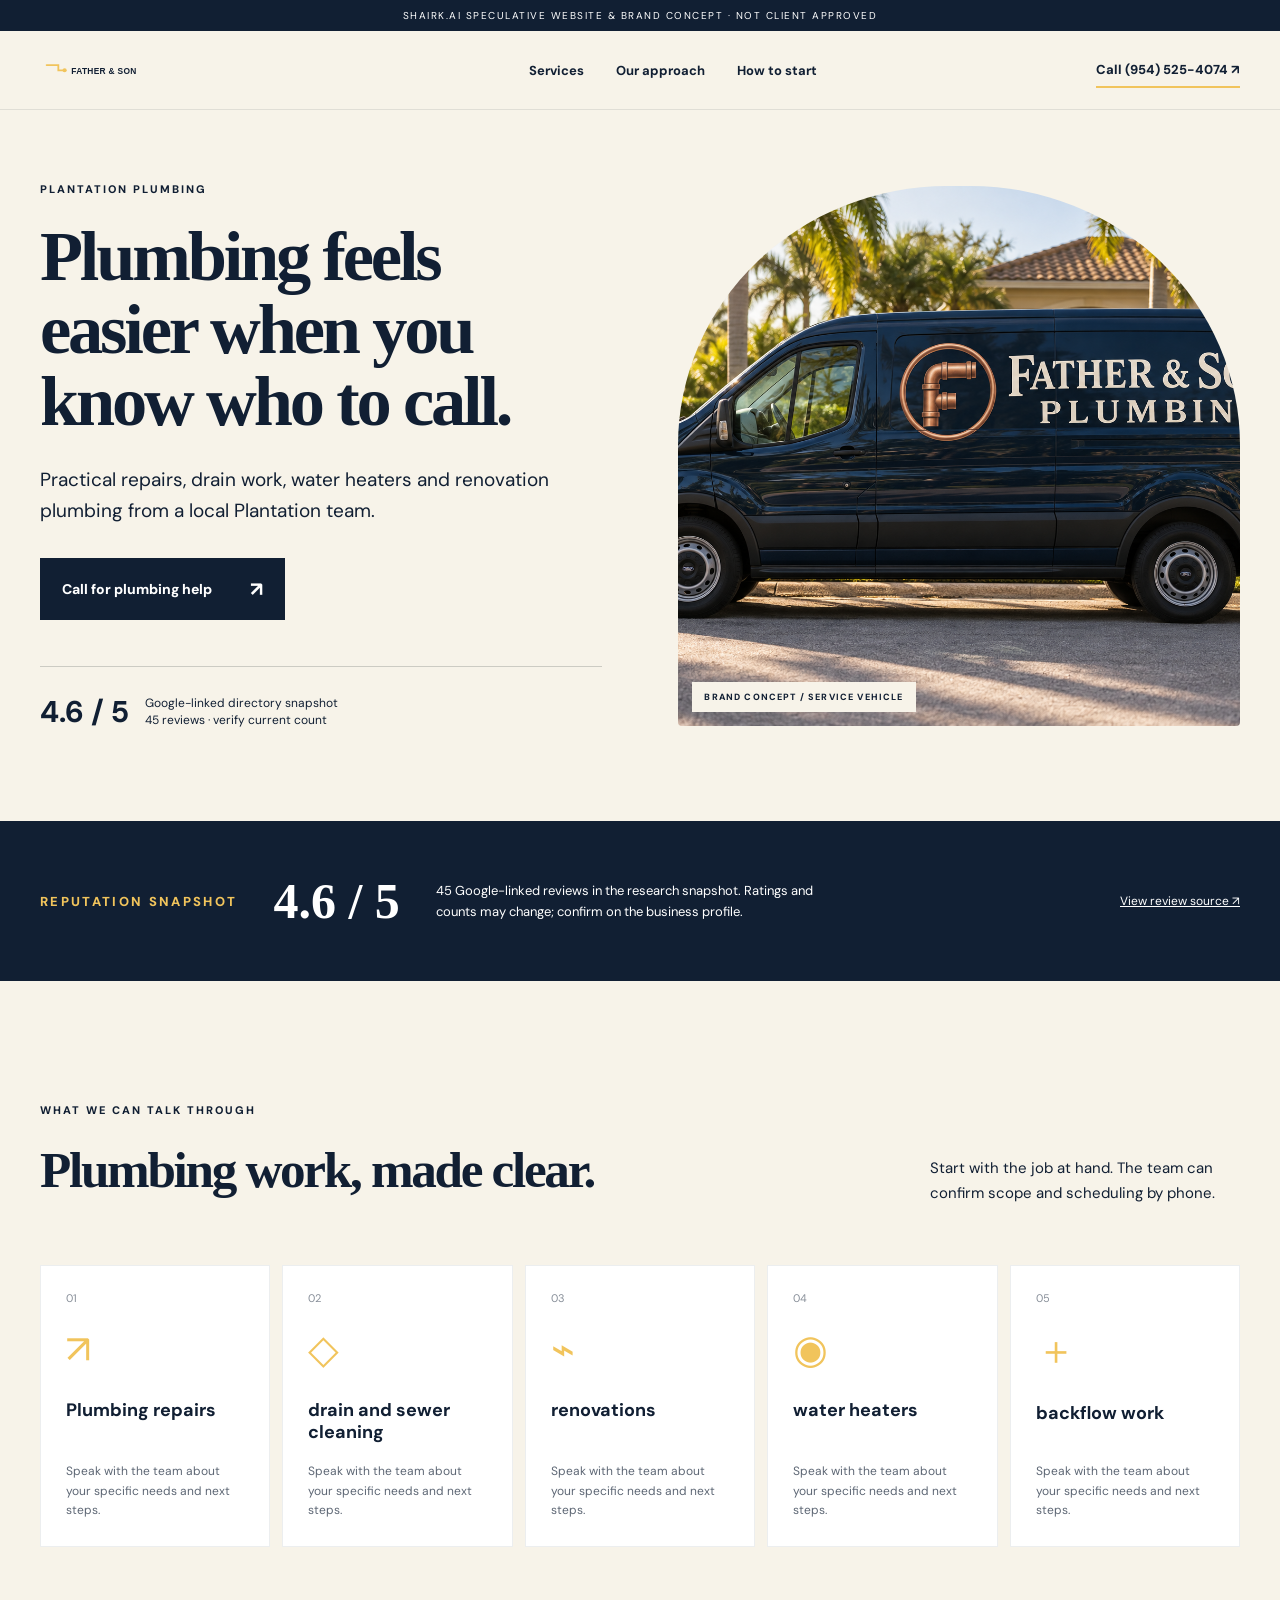
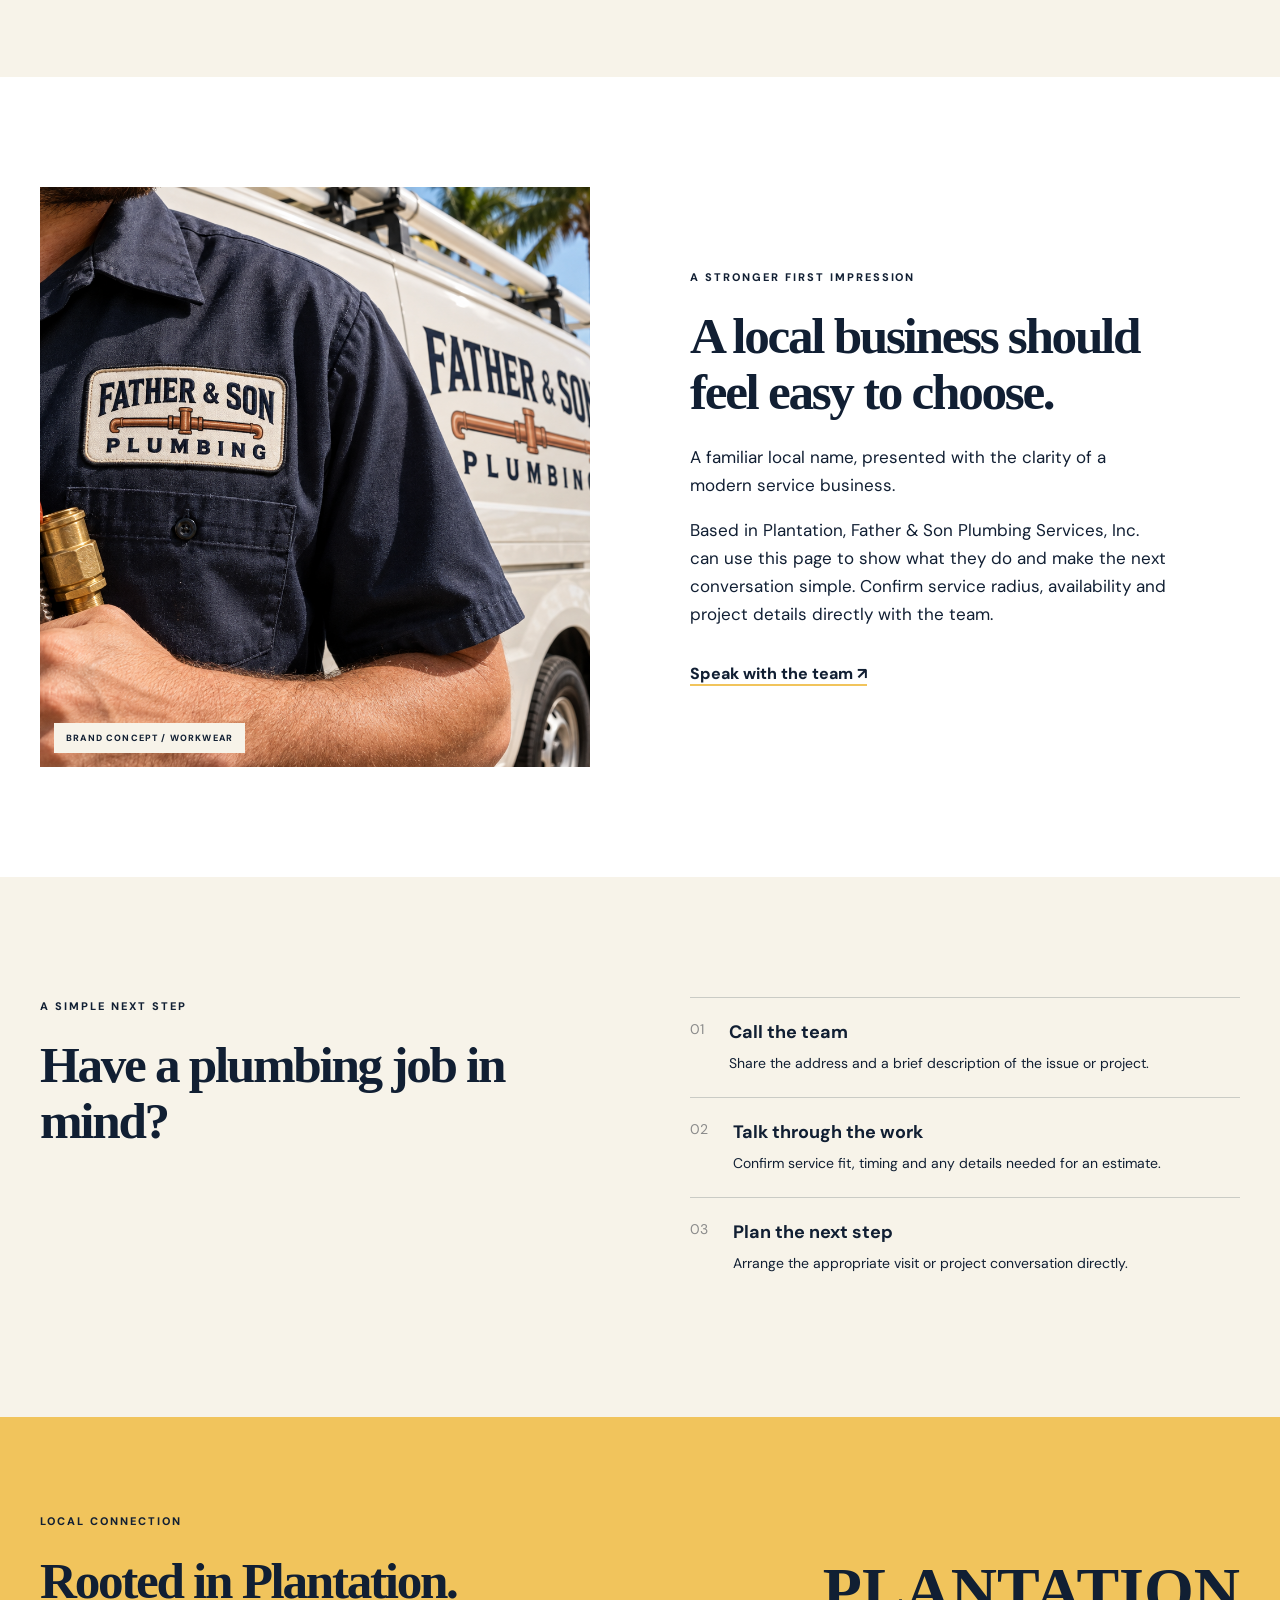
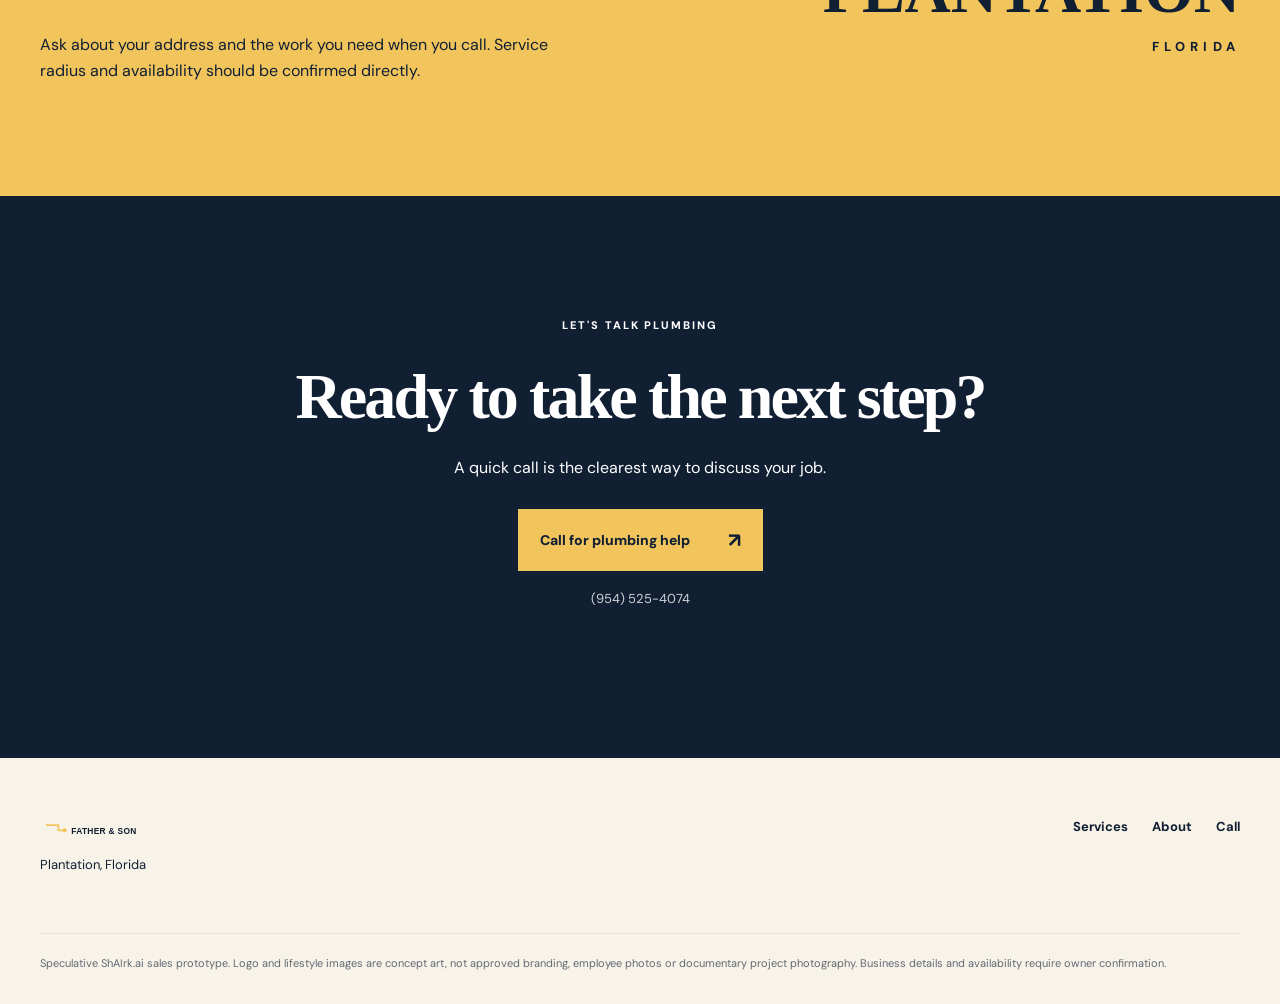
==== index.html @ c4702178 "Build speculative landing page prototype" ====
<!doctype html><html lang="en"><head><meta charset="utf-8"><meta name="viewport" content="width=device-width,initial-scale=1"><meta name="theme-color" content="#111f33"><meta name="description" content="Concept landing page for Father &amp; Son Plumbing Services, Inc.: explore plumbing services and call (954) 525-4074."><title>Father &amp; Son Plumbing Services, Inc. | Plumbing in Plantation</title><link rel="icon" href="assets/favicon.svg" type="image/svg+xml"><link rel="stylesheet" href="styles.css"></head>
    <body class="style-0"><div class="concept-ribbon">SHAIRK.AI SPECULATIVE WEBSITE & BRAND CONCEPT · NOT CLIENT APPROVED</div><header class="site-header"><div class="wrap nav"><a class="brand" href="#top" aria-label="Father &amp; Son Plumbing Services, Inc. home"><img src="assets/logo-concept-a.svg" alt="Father &amp; Son Plumbing Services, Inc. concept logo"></a><nav aria-label="Main navigation"><a href="#services">Services</a><a href="#about">Our approach</a><a href="#process">How to start</a></nav><a class="nav-call" href="tel:+19545254074">Call (954) 525-4074 ↗</a></div></header><main id="top"><section class="hero wrap"><div class="hero-copy"><p class="eyebrow">PLANTATION PLUMBING</p><h1>Plumbing feels easier when you know who to call.</h1><p class="lead">Practical repairs, drain work, water heaters and renovation plumbing from a local Plantation team.</p><a class="button" href="tel:+19545254074">Call for plumbing help <span>↗</span></a><div class="rating"><strong>4.6 / 5</strong><span>Google-linked directory snapshot<br>45 reviews · verify current count</span></div></div><div class="hero-media"><img src="assets/brand-vehicle.png" alt="Speculative branded service vehicle concept" loading="eager"><div class="caption">BRAND CONCEPT / SERVICE VEHICLE</div></div></section><section class="review-band" aria-label="Reputation snapshot"><div class="wrap review-inner"><p class="eyebrow">REPUTATION SNAPSHOT</p><strong>4.6 / 5</strong><p>45 Google-linked reviews in the research snapshot. Ratings and counts may change; confirm on the business profile.</p><a href="https://reviews.birdeye.com/father-son-plumbing-services-inc-166566317109214" target="_blank" rel="noopener noreferrer">View review source ↗</a></div></section><section class="services wrap" id="services"><div class="section-heading"><div><p class="eyebrow">WHAT WE CAN TALK THROUGH</p><h2>Plumbing work, made clear.</h2></div><p>Start with the job at hand. The team can confirm scope and scheduling by phone.</p></div><div class="service-grid"><article class="service-card"><span class="service-index">01</span><span class="service-symbol" aria-hidden="true">↗</span><h3>Plumbing repairs</h3><p>Speak with the team about your specific needs and next steps.</p></article><article class="service-card"><span class="service-index">02</span><span class="service-symbol" aria-hidden="true">◇</span><h3>drain and sewer cleaning</h3><p>Speak with the team about your specific needs and next steps.</p></article><article class="service-card"><span class="service-index">03</span><span class="service-symbol" aria-hidden="true">⌁</span><h3>renovations</h3><p>Speak with the team about your specific needs and next steps.</p></article><article class="service-card"><span class="service-index">04</span><span class="service-symbol" aria-hidden="true">◉</span><h3>water heaters</h3><p>Speak with the team about your specific needs and next steps.</p></article><article class="service-card"><span class="service-index">05</span><span class="service-symbol" aria-hidden="true">＋</span><h3>backflow work</h3><p>Speak with the team about your specific needs and next steps.</p></article></div></section>
    <section class="story" id="about"><div class="wrap story-grid"><div class="story-media"><img src="assets/brand-workwear.png" alt="Speculative branded workwear concept" loading="lazy"><span class="caption">BRAND CONCEPT / WORKWEAR</span></div><div class="story-copy"><p class="eyebrow">A STRONGER FIRST IMPRESSION</p><h2>A local business should feel easy to choose.</h2><p>A familiar local name, presented with the clarity of a modern service business.</p><p>Based in Plantation, Father &amp; Son Plumbing Services, Inc. can use this page to show what they do and make the next conversation simple. Confirm service radius, availability and project details directly with the team.</p><a class="text-link" href="tel:+19545254074">Speak with the team ↗</a></div></div></section>
    <section class="process wrap" id="process"><div><p class="eyebrow">A SIMPLE NEXT STEP</p><h2>Have a plumbing job in mind?</h2></div><ol><li><span>01</span><div><strong>Call the team</strong><p>Share the address and a brief description of the issue or project.</p></div></li><li><span>02</span><div><strong>Talk through the work</strong><p>Confirm service fit, timing and any details needed for an estimate.</p></div></li><li><span>03</span><div><strong>Plan the next step</strong><p>Arrange the appropriate visit or project conversation directly.</p></div></li></ol></section><section class="area" id="area"><div class="wrap area-inner"><div><p class="eyebrow">LOCAL CONNECTION</p><h2>Rooted in Plantation.</h2><p>Ask about your address and the work you need when you call. Service radius and availability should be confirmed directly.</p></div><div class="area-mark">PLANTATION<span>FLORIDA</span></div></div></section><section class="final-cta"><div class="wrap"><p class="eyebrow">LET'S TALK PLUMBING</p><h2>Ready to take the next step?</h2><p>A quick call is the clearest way to discuss your job.</p><a class="button" href="tel:+19545254074">Call for plumbing help <span>↗</span></a><p class="phone-print">(954) 525-4074</p></div></section></main><footer><div class="wrap footer-grid"><div><img src="assets/logo-concept-a.svg" alt="Father &amp; Son Plumbing Services, Inc. concept logo"><p>Plantation, Florida</p></div><div><a href="#services">Services</a><a href="#about">About</a><a href="tel:+19545254074">Call</a></div></div><p class="disclaimer wrap">Speculative ShAIrk.ai sales prototype. Logo and lifestyle images are concept art, not approved branding, employee photos or documentary project photography. Business details and availability require owner confirmation.</p></footer><a class="mobile-call" href="tel:+19545254074">Call for plumbing help ↗</a></body></html>
---- styles.css ----
@import url('https://fonts.googleapis.com/css2?family=DM+Sans:wght@400;500;600;700;800&family=Manrope:wght@400;500;600;700;800&display=swap');
    :root{--ink:#111f33;--accent:#f1c45c;--paper:#f7f3e9;--font-head:Georgia;--font-body:'DM Sans',Arial,sans-serif}*{box-sizing:border-box}html{scroll-behavior:smooth}body{margin:0;color:var(--ink);background:var(--paper);font-family:var(--font-body)}a{color:inherit;text-decoration:none}img{display:block;max-width:100%}.wrap{width:min(1200px,calc(100% - 48px));margin:auto}.concept-ribbon{background:var(--ink);color:white;text-align:center;font-size:10px;letter-spacing:.15em;padding:9px 15px}.site-header{background:var(--paper);border-bottom:1px solid rgba(20,40,50,.1);position:sticky;top:0;z-index:20;backdrop-filter:blur(16px)}.nav{display:flex;align-items:center;justify-content:space-between;gap:28px;min-height:78px}.brand img{width:210px;max-height:52px}nav{display:flex;gap:32px;font-size:13px;font-weight:700}nav a:hover,.text-link:hover{text-decoration:underline}.nav-call{font-size:13px;font-weight:800;border-bottom:2px solid var(--accent);padding:8px 0;white-space:nowrap}.eyebrow{font-size:11px;letter-spacing:.18em;font-weight:800;text-transform:uppercase;margin:0 0 22px}h1,h2,h3,p{margin-top:0}h1,h2{font-family:var(--font-head);letter-spacing:-.045em}h1{font-size:clamp(48px,5.5vw,86px);line-height:1.03;margin:0 0 26px}h2{font-size:clamp(38px,4vw,60px);line-height:1.08;margin:0 0 24px}h3{font-size:21px;line-height:1.25}p{line-height:1.65}.hero{display:grid;grid-template-columns:1fr 1fr;gap:clamp(40px,6vw,90px);align-items:center;min-height:690px;padding-top:70px;padding-bottom:90px}.hero-copy{max-width:600px}.hero-copy .lead{font-size:19px;max-width:540px;margin-bottom:32px}.button{display:inline-flex;align-items:center;justify-content:space-between;gap:38px;background:var(--ink);color:white;font-weight:800;font-size:14px;padding:18px 22px;min-width:245px;transition:transform .2s,background .2s}.button:hover{transform:translateY(-3px);background:#263e50}.button span{font-size:20px}.hero-media{position:relative;min-width:0}.hero-media img{width:100%;height:540px;object-fit:cover}.caption{position:absolute;bottom:14px;left:14px;background:var(--paper);padding:9px 12px;font-size:9px;letter-spacing:.13em;font-weight:800}.rating{display:flex;gap:16px;align-items:center;margin-top:46px;padding-top:25px;border-top:1px solid rgba(30,40,40,.2)}.rating strong{font-size:30px;white-space:nowrap}.rating span{font-size:12px;line-height:1.4}.hero-stamp{position:absolute;right:-20px;bottom:-20px;background:var(--accent);width:140px;height:140px;border-radius:50%;display:grid;place-content:center;text-align:center;font-size:15px;font-weight:800;transform:rotate(10deg)}.review-band{background:var(--ink);color:white}.review-inner{display:flex;align-items:center;gap:36px;min-height:160px}.review-inner .eyebrow{margin:0;min-width:160px;color:var(--accent)}.review-inner strong{font-size:50px;font-family:var(--font-head);white-space:nowrap}.review-inner p{font-size:13px;max-width:390px;margin:0}.review-inner a{font-size:12px;text-decoration:underline;margin-left:auto;white-space:nowrap}.services{padding-top:120px;padding-bottom:130px}.section-heading{display:flex;justify-content:space-between;align-items:end;gap:40px;margin-bottom:44px}.section-heading>p{max-width:310px;font-size:15px}.service-grid{display:grid;grid-template-columns:repeat(5,1fr);gap:12px}.service-card{background:white;min-height:265px;padding:25px;display:flex;flex-direction:column;border:1px solid rgba(20,40,50,.08)}.service-index{font-size:11px;opacity:.5}.service-symbol{font-size:40px;color:var(--accent);margin:18px 0 24px}.service-card h3{font-size:18px;flex:1}.service-card p{font-size:12px;margin:0;opacity:.68}.story{background:white;padding:110px 0}.story-grid{display:grid;grid-template-columns:1fr 1fr;align-items:center;gap:100px}.story-media{position:relative}.story-media img{width:100%;height:580px;object-fit:cover}.story-copy{max-width:480px}.story-copy p:not(.eyebrow){font-size:17px}.text-link{display:inline-block;border-bottom:2px solid var(--accent);font-weight:800;margin-top:18px}.process{display:grid;grid-template-columns:1fr 1fr;gap:100px;padding-top:120px;padding-bottom:120px}.process ol{padding:0;margin:0;list-style:none}.process li{display:flex;gap:25px;padding:22px 0;border-top:1px solid rgba(20,40,50,.2)}.process li span{color:#8b8b8b;font-size:14px}.process li strong{font-size:18px}.process li p{font-size:14px;margin:8px 0 0}.area{background:var(--accent);padding:95px 0}.area-inner{display:flex;justify-content:space-between;align-items:center;gap:50px}.area-inner>div:first-child{max-width:540px}.area-mark{font-family:var(--font-head);font-size:clamp(35px,5vw,78px);font-weight:bold;line-height:1;text-align:right}.area-mark span{display:block;font:800 13px var(--font-body);letter-spacing:.4em;margin-top:15px}.final-cta{background:var(--ink);color:white;text-align:center;padding:120px 0}.final-cta h2{font-size:clamp(45px,5vw,75px)}.final-cta p{margin-bottom:28px}.final-cta .button{background:var(--accent);color:var(--ink)}.phone-print{font-size:13px;margin-top:17px;opacity:.8}footer{background:var(--paper);padding:60px 0 32px}.footer-grid{display:flex;justify-content:space-between;align-items:start}.footer-grid img{width:210px}.footer-grid p{font-size:13px;margin:12px 0}.footer-grid>div:last-child{display:flex;gap:24px;font-size:13px;font-weight:700}.disclaimer{border-top:1px solid rgba(20,40,50,.12);padding-top:20px;margin-top:45px;font-size:11px;opacity:.65}.mobile-call{display:none}
    .style-0 .hero-media img,.style-5 .hero-media img{border-radius:48% 48% 4px 4px}.style-1{background:#eaf6f5}.style-1 .hero{grid-template-columns:1.08fr .92fr}.style-1 .hero-media img{border-radius:4px 120px 4px 4px}.style-2 .hero{grid-template-columns:1.15fr .85fr}.style-2 .hero-media img{height:600px;clip-path:polygon(0 0,100% 0,100% 90%,8% 100%)}.style-3 .hero{background:var(--ink);color:white;width:100%;padding-left:max(24px,calc((100vw - 1200px)/2));padding-right:max(24px,calc((100vw - 1200px)/2))}.style-3 .hero .button{background:var(--accent);color:var(--ink)}.style-3 .hero-media img{border:14px solid white;transform:rotate(2deg)}.style-4 .hero-media img{border-radius:220px 220px 0 0}.style-4 .hero{grid-template-columns:.9fr 1.1fr}.style-5 .hero{grid-template-columns:1.05fr .95fr}.style-5 .hero-media img{border-radius:50% 50% 0 0}.style-6 .hero-media img{border-radius:50% 50% 8px 8px}.style-6 .services{background:var(--ink);color:white;width:100%;padding-left:max(24px,calc((100vw - 1200px)/2));padding-right:max(24px,calc((100vw - 1200px)/2))}.style-6 .service-card{color:var(--ink)}.style-7 .hero{grid-template-columns:1fr 1.1fr}.style-7 .hero-media img{border-radius:14px;box-shadow:20px 20px 0 var(--accent)}.style-8 .hero{background:var(--accent);width:100%;padding-left:max(24px,calc((100vw - 1200px)/2));padding-right:max(24px,calc((100vw - 1200px)/2))}.style-8 .hero-media img{border-radius:50%}.style-9 .hero-media img{border-radius:180px 180px 18px 18px}.style-9 .hero{grid-template-columns:1fr .85fr}.alternate .story-grid{direction:rtl}.alternate .story-grid>*{direction:ltr}.process-alt{grid-template-columns:.8fr 1.2fr}.process-alt li{background:white;margin-bottom:8px;padding:24px;border:0}
    @media(max-width:950px){nav{display:none}.service-grid{grid-template-columns:repeat(3,1fr)}.story-grid{gap:50px}.review-inner{flex-wrap:wrap;padding:28px 0;gap:16px}.review-inner a{margin-left:0}}
    @media(max-width:700px){.wrap{width:min(100% - 32px,560px)}.concept-ribbon{font-size:8px}.nav{min-height:68px}.brand img{width:150px}.nav-call{display:none}.hero,.style-1 .hero,.style-2 .hero,.style-3 .hero,.style-4 .hero,.style-5 .hero,.style-7 .hero,.style-8 .hero,.style-9 .hero{display:flex;flex-direction:column;align-items:stretch;gap:34px;min-height:0;padding-top:45px;padding-bottom:55px}.hero .hero-media{order:2}.hero .hero-copy{order:1}.hero-media img,.style-2 .hero-media img{height:350px}h1{font-size:clamp(42px,11vw,66px)}h2{font-size:38px}.hero-copy .lead{font-size:16px}.rating{margin-top:30px}.review-inner{display:grid;grid-template-columns:1fr 1fr}.review-inner .eyebrow{grid-column:span 2}.review-inner strong{font-size:40px}.review-inner p{font-size:11px}.review-inner a{grid-column:span 2}.services{padding-top:75px;padding-bottom:80px}.section-heading{display:block}.service-grid{grid-template-columns:1fr 1fr}.service-card{min-height:220px;padding:18px}.service-card h3{font-size:16px}.service-card p{font-size:11px}.story{padding:75px 0}.story-grid,.process{display:flex;flex-direction:column;gap:35px}.story-media img{height:360px}.process{padding-top:80px;padding-bottom:80px}.process ol{width:100%}.area{padding:65px 0}.area-inner{display:block}.area-mark{text-align:left;margin-top:40px}.final-cta{padding:85px 0}.footer-grid{display:block}.footer-grid>div:last-child{margin-top:25px}.mobile-call{display:block;position:fixed;bottom:0;left:0;width:100%;padding:17px;text-align:center;background:var(--accent);color:var(--ink);font-size:14px;font-weight:800;z-index:30;box-shadow:0 -4px 24px #0002}footer{padding-bottom:100px}}
    @media(max-width:420px){.service-grid{grid-template-columns:1fr}.service-card{min-height:170px}.hero-media img{height:290px}.hero-stamp{width:100px;height:100px;font-size:11px;right:0}}
    @media(prefers-reduced-motion:reduce){html{scroll-behavior:auto}.button{transition:none}}
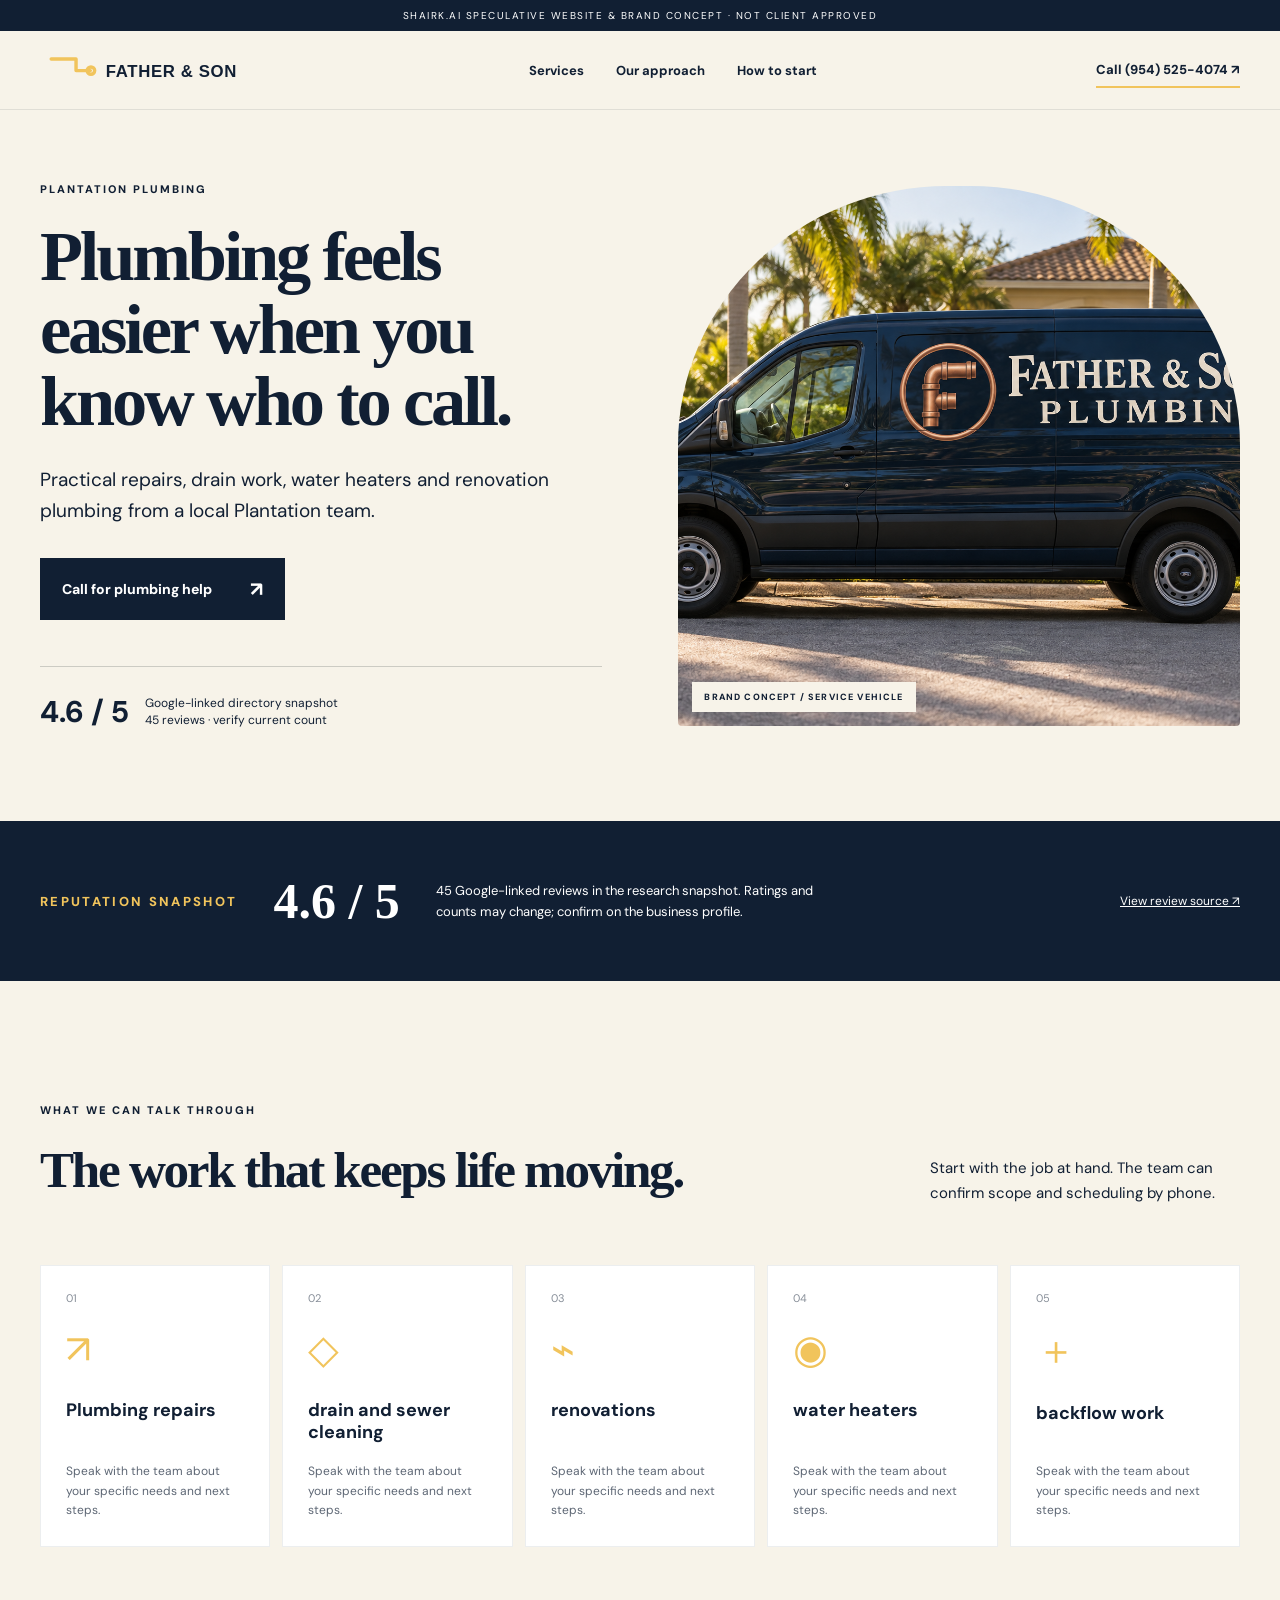
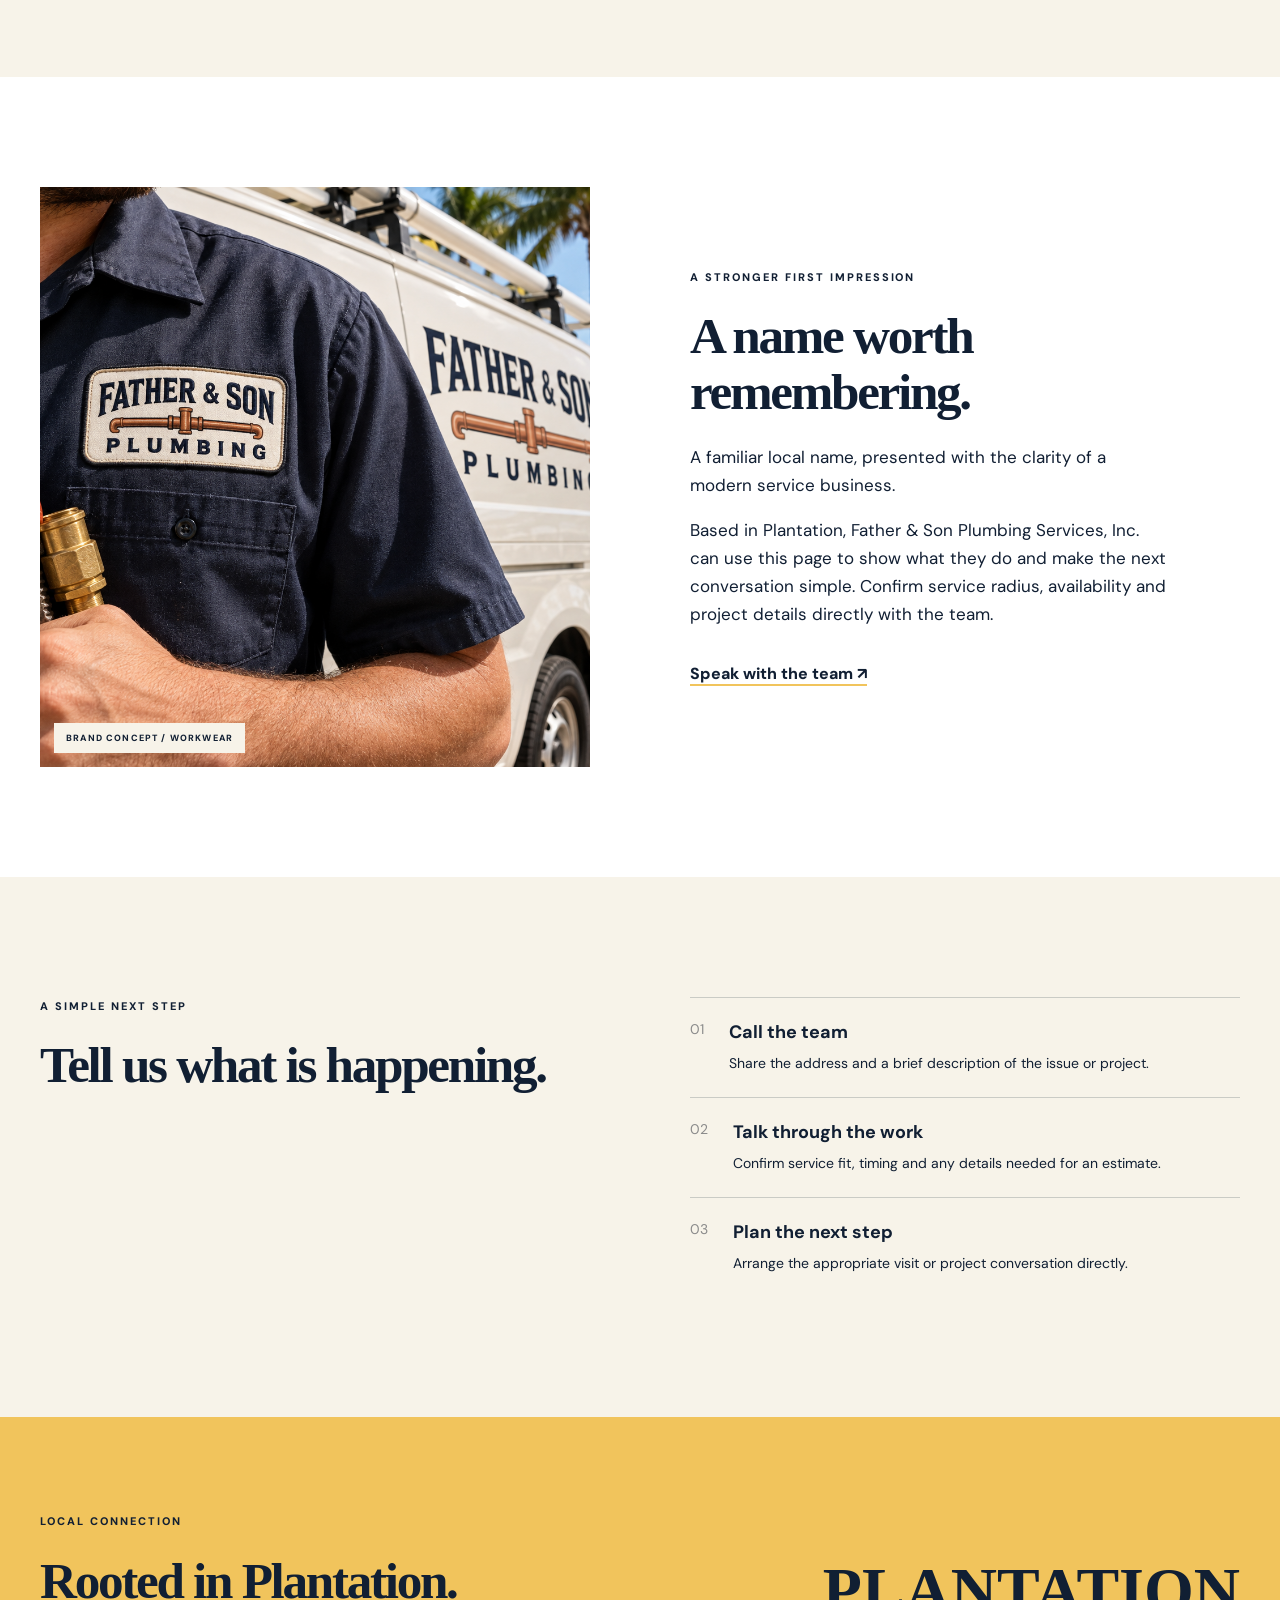
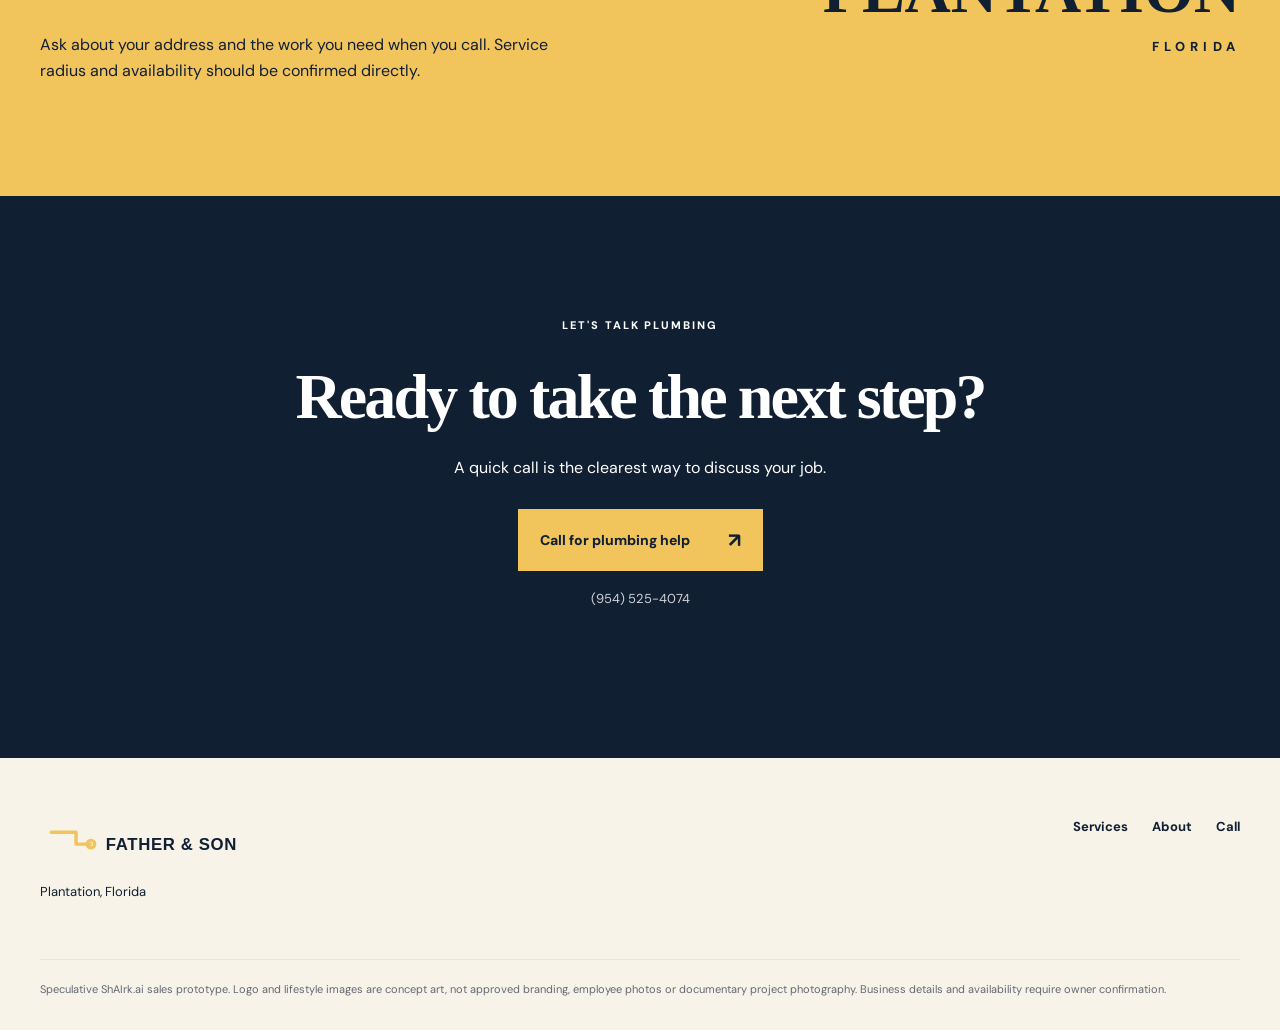
==== commit 77665d8b: "Polish brand directions and add logo review" ====
--- a/index.html
+++ b/index.html
@@ -1,4 +1,4 @@
 <!doctype html><html lang="en"><head><meta charset="utf-8"><meta name="viewport" content="width=device-width,initial-scale=1"><meta name="theme-color" content="#111f33"><meta name="description" content="Concept landing page for Father &amp; Son Plumbing Services, Inc.: explore plumbing services and call (954) 525-4074."><title>Father &amp; Son Plumbing Services, Inc. | Plumbing in Plantation</title><link rel="icon" href="assets/favicon.svg" type="image/svg+xml"><link rel="stylesheet" href="styles.css"></head>
-    <body class="style-0"><div class="concept-ribbon">SHAIRK.AI SPECULATIVE WEBSITE & BRAND CONCEPT · NOT CLIENT APPROVED</div><header class="site-header"><div class="wrap nav"><a class="brand" href="#top" aria-label="Father &amp; Son Plumbing Services, Inc. home"><img src="assets/logo-concept-a.svg" alt="Father &amp; Son Plumbing Services, Inc. concept logo"></a><nav aria-label="Main navigation"><a href="#services">Services</a><a href="#about">Our approach</a><a href="#process">How to start</a></nav><a class="nav-call" href="tel:+19545254074">Call (954) 525-4074 ↗</a></div></header><main id="top"><section class="hero wrap"><div class="hero-copy"><p class="eyebrow">PLANTATION PLUMBING</p><h1>Plumbing feels easier when you know who to call.</h1><p class="lead">Practical repairs, drain work, water heaters and renovation plumbing from a local Plantation team.</p><a class="button" href="tel:+19545254074">Call for plumbing help <span>↗</span></a><div class="rating"><strong>4.6 / 5</strong><span>Google-linked directory snapshot<br>45 reviews · verify current count</span></div></div><div class="hero-media"><img src="assets/brand-vehicle.png" alt="Speculative branded service vehicle concept" loading="eager"><div class="caption">BRAND CONCEPT / SERVICE VEHICLE</div></div></section><section class="review-band" aria-label="Reputation snapshot"><div class="wrap review-inner"><p class="eyebrow">REPUTATION SNAPSHOT</p><strong>4.6 / 5</strong><p>45 Google-linked reviews in the research snapshot. Ratings and counts may change; confirm on the business profile.</p><a href="https://reviews.birdeye.com/father-son-plumbing-services-inc-166566317109214" target="_blank" rel="noopener noreferrer">View review source ↗</a></div></section><section class="services wrap" id="services"><div class="section-heading"><div><p class="eyebrow">WHAT WE CAN TALK THROUGH</p><h2>Plumbing work, made clear.</h2></div><p>Start with the job at hand. The team can confirm scope and scheduling by phone.</p></div><div class="service-grid"><article class="service-card"><span class="service-index">01</span><span class="service-symbol" aria-hidden="true">↗</span><h3>Plumbing repairs</h3><p>Speak with the team about your specific needs and next steps.</p></article><article class="service-card"><span class="service-index">02</span><span class="service-symbol" aria-hidden="true">◇</span><h3>drain and sewer cleaning</h3><p>Speak with the team about your specific needs and next steps.</p></article><article class="service-card"><span class="service-index">03</span><span class="service-symbol" aria-hidden="true">⌁</span><h3>renovations</h3><p>Speak with the team about your specific needs and next steps.</p></article><article class="service-card"><span class="service-index">04</span><span class="service-symbol" aria-hidden="true">◉</span><h3>water heaters</h3><p>Speak with the team about your specific needs and next steps.</p></article><article class="service-card"><span class="service-index">05</span><span class="service-symbol" aria-hidden="true">＋</span><h3>backflow work</h3><p>Speak with the team about your specific needs and next steps.</p></article></div></section>
-    <section class="story" id="about"><div class="wrap story-grid"><div class="story-media"><img src="assets/brand-workwear.png" alt="Speculative branded workwear concept" loading="lazy"><span class="caption">BRAND CONCEPT / WORKWEAR</span></div><div class="story-copy"><p class="eyebrow">A STRONGER FIRST IMPRESSION</p><h2>A local business should feel easy to choose.</h2><p>A familiar local name, presented with the clarity of a modern service business.</p><p>Based in Plantation, Father &amp; Son Plumbing Services, Inc. can use this page to show what they do and make the next conversation simple. Confirm service radius, availability and project details directly with the team.</p><a class="text-link" href="tel:+19545254074">Speak with the team ↗</a></div></div></section>
-    <section class="process wrap" id="process"><div><p class="eyebrow">A SIMPLE NEXT STEP</p><h2>Have a plumbing job in mind?</h2></div><ol><li><span>01</span><div><strong>Call the team</strong><p>Share the address and a brief description of the issue or project.</p></div></li><li><span>02</span><div><strong>Talk through the work</strong><p>Confirm service fit, timing and any details needed for an estimate.</p></div></li><li><span>03</span><div><strong>Plan the next step</strong><p>Arrange the appropriate visit or project conversation directly.</p></div></li></ol></section><section class="area" id="area"><div class="wrap area-inner"><div><p class="eyebrow">LOCAL CONNECTION</p><h2>Rooted in Plantation.</h2><p>Ask about your address and the work you need when you call. Service radius and availability should be confirmed directly.</p></div><div class="area-mark">PLANTATION<span>FLORIDA</span></div></div></section><section class="final-cta"><div class="wrap"><p class="eyebrow">LET'S TALK PLUMBING</p><h2>Ready to take the next step?</h2><p>A quick call is the clearest way to discuss your job.</p><a class="button" href="tel:+19545254074">Call for plumbing help <span>↗</span></a><p class="phone-print">(954) 525-4074</p></div></section></main><footer><div class="wrap footer-grid"><div><img src="assets/logo-concept-a.svg" alt="Father &amp; Son Plumbing Services, Inc. concept logo"><p>Plantation, Florida</p></div><div><a href="#services">Services</a><a href="#about">About</a><a href="tel:+19545254074">Call</a></div></div><p class="disclaimer wrap">Speculative ShAIrk.ai sales prototype. Logo and lifestyle images are concept art, not approved branding, employee photos or documentary project photography. Business details and availability require owner confirmation.</p></footer><a class="mobile-call" href="tel:+19545254074">Call for plumbing help ↗</a></body></html>+    <body class="style-0"><div class="concept-ribbon">SHAIRK.AI SPECULATIVE WEBSITE & BRAND CONCEPT · NOT CLIENT APPROVED</div><header class="site-header"><div class="wrap nav"><a class="brand" href="#top" aria-label="Father &amp; Son Plumbing Services, Inc. home"><img src="assets/logo-concept-a.svg" alt="Father &amp; Son Plumbing Services, Inc. concept logo"></a><nav aria-label="Main navigation"><a href="#services">Services</a><a href="#about">Our approach</a><a href="#process">How to start</a></nav><a class="nav-call" href="tel:+19545254074">Call (954) 525-4074 ↗</a></div></header><main id="top"><section class="hero wrap"><div class="hero-copy"><p class="eyebrow">PLANTATION PLUMBING</p><h1>Plumbing feels easier when you know who to call.</h1><p class="lead">Practical repairs, drain work, water heaters and renovation plumbing from a local Plantation team.</p><a class="button" href="tel:+19545254074">Call for plumbing help <span>↗</span></a><div class="rating"><strong>4.6 / 5</strong><span>Google-linked directory snapshot<br>45 reviews · verify current count</span></div></div><div class="hero-media"><img src="assets/brand-vehicle.png" alt="Speculative branded service vehicle concept" loading="eager"><div class="caption">BRAND CONCEPT / SERVICE VEHICLE</div></div></section><section class="review-band" aria-label="Reputation snapshot"><div class="wrap review-inner"><p class="eyebrow">REPUTATION SNAPSHOT</p><strong>4.6 / 5</strong><p>45 Google-linked reviews in the research snapshot. Ratings and counts may change; confirm on the business profile.</p><a href="https://reviews.birdeye.com/father-son-plumbing-services-inc-166566317109214" target="_blank" rel="noopener noreferrer">View review source ↗</a></div></section><section class="services wrap" id="services"><div class="section-heading"><div><p class="eyebrow">WHAT WE CAN TALK THROUGH</p><h2>The work that keeps life moving.</h2></div><p>Start with the job at hand. The team can confirm scope and scheduling by phone.</p></div><div class="service-grid"><article class="service-card"><span class="service-index">01</span><span class="service-symbol" aria-hidden="true">↗</span><h3>Plumbing repairs</h3><p>Speak with the team about your specific needs and next steps.</p></article><article class="service-card"><span class="service-index">02</span><span class="service-symbol" aria-hidden="true">◇</span><h3>drain and sewer cleaning</h3><p>Speak with the team about your specific needs and next steps.</p></article><article class="service-card"><span class="service-index">03</span><span class="service-symbol" aria-hidden="true">⌁</span><h3>renovations</h3><p>Speak with the team about your specific needs and next steps.</p></article><article class="service-card"><span class="service-index">04</span><span class="service-symbol" aria-hidden="true">◉</span><h3>water heaters</h3><p>Speak with the team about your specific needs and next steps.</p></article><article class="service-card"><span class="service-index">05</span><span class="service-symbol" aria-hidden="true">＋</span><h3>backflow work</h3><p>Speak with the team about your specific needs and next steps.</p></article></div></section>
+    <section class="story" id="about"><div class="wrap story-grid"><div class="story-media"><img src="assets/brand-workwear.png" alt="Speculative branded workwear concept" loading="lazy"><span class="caption">BRAND CONCEPT / WORKWEAR</span></div><div class="story-copy"><p class="eyebrow">A STRONGER FIRST IMPRESSION</p><h2>A name worth remembering.</h2><p>A familiar local name, presented with the clarity of a modern service business.</p><p>Based in Plantation, Father &amp; Son Plumbing Services, Inc. can use this page to show what they do and make the next conversation simple. Confirm service radius, availability and project details directly with the team.</p><a class="text-link" href="tel:+19545254074">Speak with the team ↗</a></div></div></section>
+    <section class="process wrap" id="process"><div><p class="eyebrow">A SIMPLE NEXT STEP</p><h2>Tell us what is happening.</h2></div><ol><li><span>01</span><div><strong>Call the team</strong><p>Share the address and a brief description of the issue or project.</p></div></li><li><span>02</span><div><strong>Talk through the work</strong><p>Confirm service fit, timing and any details needed for an estimate.</p></div></li><li><span>03</span><div><strong>Plan the next step</strong><p>Arrange the appropriate visit or project conversation directly.</p></div></li></ol></section><section class="area" id="area"><div class="wrap area-inner"><div><p class="eyebrow">LOCAL CONNECTION</p><h2>Rooted in Plantation.</h2><p>Ask about your address and the work you need when you call. Service radius and availability should be confirmed directly.</p></div><div class="area-mark">PLANTATION<span>FLORIDA</span></div></div></section><section class="final-cta"><div class="wrap"><p class="eyebrow">LET'S TALK PLUMBING</p><h2>Ready to take the next step?</h2><p>A quick call is the clearest way to discuss your job.</p><a class="button" href="tel:+19545254074">Call for plumbing help <span>↗</span></a><p class="phone-print">(954) 525-4074</p></div></section></main><footer><div class="wrap footer-grid"><div><img src="assets/logo-concept-a.svg" alt="Father &amp; Son Plumbing Services, Inc. concept logo"><p>Plantation, Florida</p></div><div><a href="#services">Services</a><a href="#about">About</a><a href="tel:+19545254074">Call</a></div></div><p class="disclaimer wrap">Speculative ShAIrk.ai sales prototype. Logo and lifestyle images are concept art, not approved branding, employee photos or documentary project photography. Business details and availability require owner confirmation.</p></footer><a class="mobile-call" href="tel:+19545254074">Call for plumbing help ↗</a></body></html>
